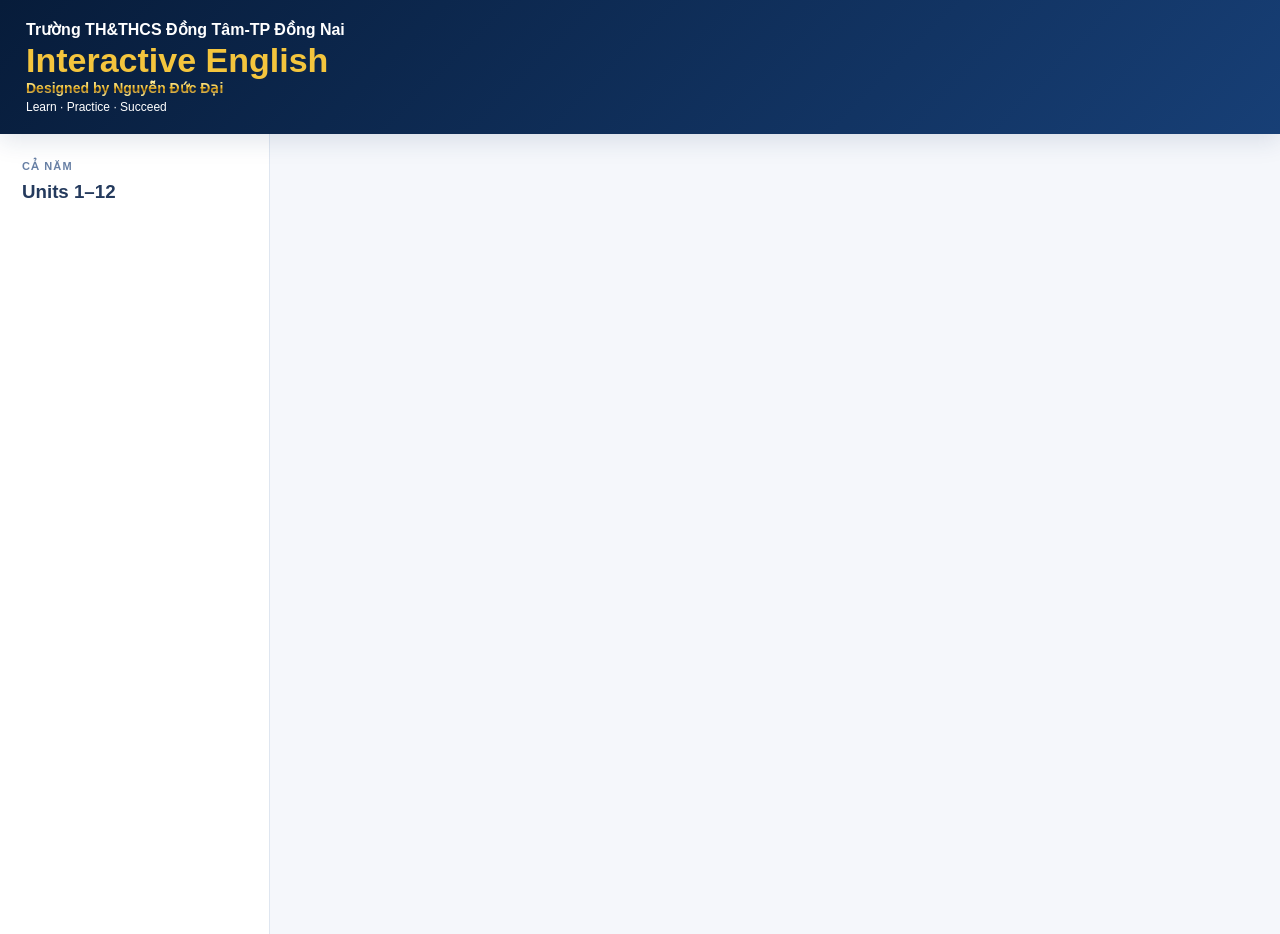
==== interactive6.html @ 88262039 "Add full-year Grade 6 Interactive English web" ====
<!doctype html><html lang="vi"><head><meta charset="utf-8"><meta name="viewport" content="width=device-width,initial-scale=1"><title>Interactive English · Tiếng Anh 6 · Cả năm</title><style>:root{--blue:#3157a7;--navy:#0d2a52;--gold:#f4c53d;--bg:#f5f7fb;--line:#dfe6f0;--text:#243a5d;--muted:#6f8098;--ok:#1b8f6a;--bad:#bd564b}*{box-sizing:border-box}body{margin:0;background:var(--bg);color:var(--text);font-family:Arial,sans-serif}.top{background:linear-gradient(135deg,#071c3a,#173f76);color:#fff;padding:20px 26px;position:sticky;top:0;z-index:20;box-shadow:0 6px 24px #19386122}.school{font-weight:900;font-size:16px}.brand{font-weight:900;font-size:34px;color:var(--gold);margin-top:2px}.credit{font-weight:900;font-size:14px;background:linear-gradient(180deg,#fff8bb 0,#f4c53d 45%,#b57d08 60%,#fff1a2 100%);-webkit-background-clip:text;background-clip:text;color:transparent}.layout{max-width:1500px;margin:auto;display:grid;grid-template-columns:270px 1fr;min-height:calc(100vh - 100px)}aside{background:#fff;border-right:1px solid var(--line);padding:18px 14px;position:sticky;top:100px;height:calc(100vh - 100px);overflow:auto}.sem{font-size:11px;font-weight:900;letter-spacing:.1em;color:#6880a5;margin:8px}.unit-link{width:100%;border:0;background:transparent;border-radius:10px;padding:10px;text-align:left;display:flex;gap:8px;cursor:pointer;color:#526783}.unit-link span{font-size:11px;min-width:45px;color:#8192aa}.unit-link b{font-size:13px}.unit-link.active{background:#eaf0ff;color:var(--blue)}main{padding:28px;min-width:0}.unit{background:#fff;border:1px solid var(--line);border-radius:20px;box-shadow:0 14px 34px #1739610b;overflow:hidden}.unit-head{padding:28px 30px;background:linear-gradient(120deg,#fff,#f1f6ff)}.eyebrow{font-size:11px;letter-spacing:.12em;color:#6f82a2;font-weight:900}.unit-head h1{margin:6px 0 5px;font-family:Georgia,serif;color:#17385f;font-size:38px}.unit-head p{margin:0;color:var(--muted)}.tabs{display:flex;flex-wrap:wrap;gap:8px;padding:14px 18px;border-top:1px solid var(--line);border-bottom:1px solid var(--line)}.tab{border:0;background:#edf2ff;color:#3157a7;border-radius:10px;padding:10px 13px;font-weight:900;cursor:pointer}.tab.active{background:var(--blue);color:#fff}.sec{display:none;padding:24px 30px}.sec.active{display:block}.panel{background:#f6fbff;border:1px solid #cfe0f2;border-radius:16px;padding:16px;margin-bottom:16px}.grammar{background:#fffdf2;border-color:#efdfa8}.example{background:#fff;border:1px solid var(--line);border-radius:10px;padding:9px;margin:7px 0}.grid{display:grid;grid-template-columns:repeat(3,1fr);gap:10px}.v{border:1px solid var(--line);border-radius:12px;padding:12px;background:#fff}.v b{display:block}.v .ipa{color:#3157a7;font-weight:800;margin-top:4px}.v small{display:block;color:var(--muted);margin-top:3px}.v button,.action{border:0;background:#eaf0ff;color:#3157a7;border-radius:8px;padding:8px 10px;font-weight:800;cursor:pointer;margin-top:8px}.q{border:1px solid var(--line);border-radius:12px;padding:13px;margin:10px 0;background:#fff}.opts{display:grid;grid-template-columns:1fr 1fr;gap:8px;margin-top:10px}.opts button{border:1px solid #dbe4ef;background:#fafcff;border-radius:9px;padding:10px;text-align:left;cursor:pointer;color:#405775}.opts button.ok{background:#e9fff6;border-color:#6ac8a6;color:#146d56}.opts button.bad{background:#fff0ed;border-color:#e7a096;color:#a4473d}.why{display:none;margin-top:8px;padding:9px;background:#f6f8fb;border-radius:9px;color:#5c6f89;font-size:12px;line-height:1.5}.why.show{display:block}.retry{float:right;border:0;background:#fff3d6;color:#8a5d00;border:1px solid #f0d69c;border-radius:9px;padding:8px 11px;font-weight:900;cursor:pointer}.input{width:100%;border:1px solid #d9e1ec;border-radius:9px;padding:10px;margin-top:8px}.reading{border:1px solid var(--line);border-radius:16px;padding:18px;margin:14px 0;line-height:1.7}.speaking{line-height:1.7}.big{width:100%;min-height:180px;border:1px solid #d9e1ec;border-radius:10px;padding:12px}.sample{display:none;margin-top:8px;padding:10px;background:#edfff7;border-radius:9px}.sample.show{display:block}.challenge details{border:1px solid #ead8d1;border-radius:12px;margin:10px 0;padding:10px;background:#fffaf8}.challenge summary{cursor:pointer;font-weight:900}.note{color:var(--muted);font-size:13px}.translate{position:absolute;display:none;z-index:99;width:330px;background:#fff;border:1px solid #d7e1ee;border-radius:16px;padding:15px;box-shadow:0 18px 40px #1438622b}.translate.show{display:block}.translate .word{font:bold 24px Georgia,serif}.translate .ipa{color:#3157a7;font-size:13px;margin-top:3px}.translate .pos{font-size:12px;color:#7c8da5;margin-top:3px}.translate .mean{font-size:17px;font-weight:800;margin-top:7px}.translate .close{position:absolute;right:9px;top:8px;border:0;background:#eef2f7;border-radius:50%;width:25px;height:25px;cursor:pointer}.translate .speak{border:0;background:var(--blue);color:#fff;border-radius:8px;padding:8px 10px;font-weight:800;margin-top:10px;cursor:pointer}@media(max-width:900px){.layout{grid-template-columns:1fr}aside{position:static;height:auto;border-right:0}.grid{grid-template-columns:1fr 1fr}}@media(max-width:560px){main{padding:12px}.sec{padding:18px}.grid{grid-template-columns:1fr}.opts{grid-template-columns:1fr}.brand{font-size:27px}.unit-head h1{font-size:31px}}</style></head><body><header class="top"><div class="school">Trường TH&THCS Đồng Tâm-TP Đồng Nai</div><div class="brand">Interactive English</div><div class="credit">Designed by Nguyễn Đức Đại</div><div style="font-size:12px;margin-top:4px">Learn · Practice · Succeed</div></header><div class="layout"><aside><div class="sem">CẢ NĂM</div><h3 style="margin:6px 8px 14px">Units 1–12</h3><div id="units"></div></aside><main id="app"></main></div><div id="tr" class="translate"><button class="close">×</button><div class="word"></div><div class="ipa"></div><div class="pos"></div><div class="mean">Đang dịch…</div><button class="speak">🔊 Nghe tiếng Anh UK</button></div><script src="vocab6.js"></script><script src="interactive6.js"></script></body></html>
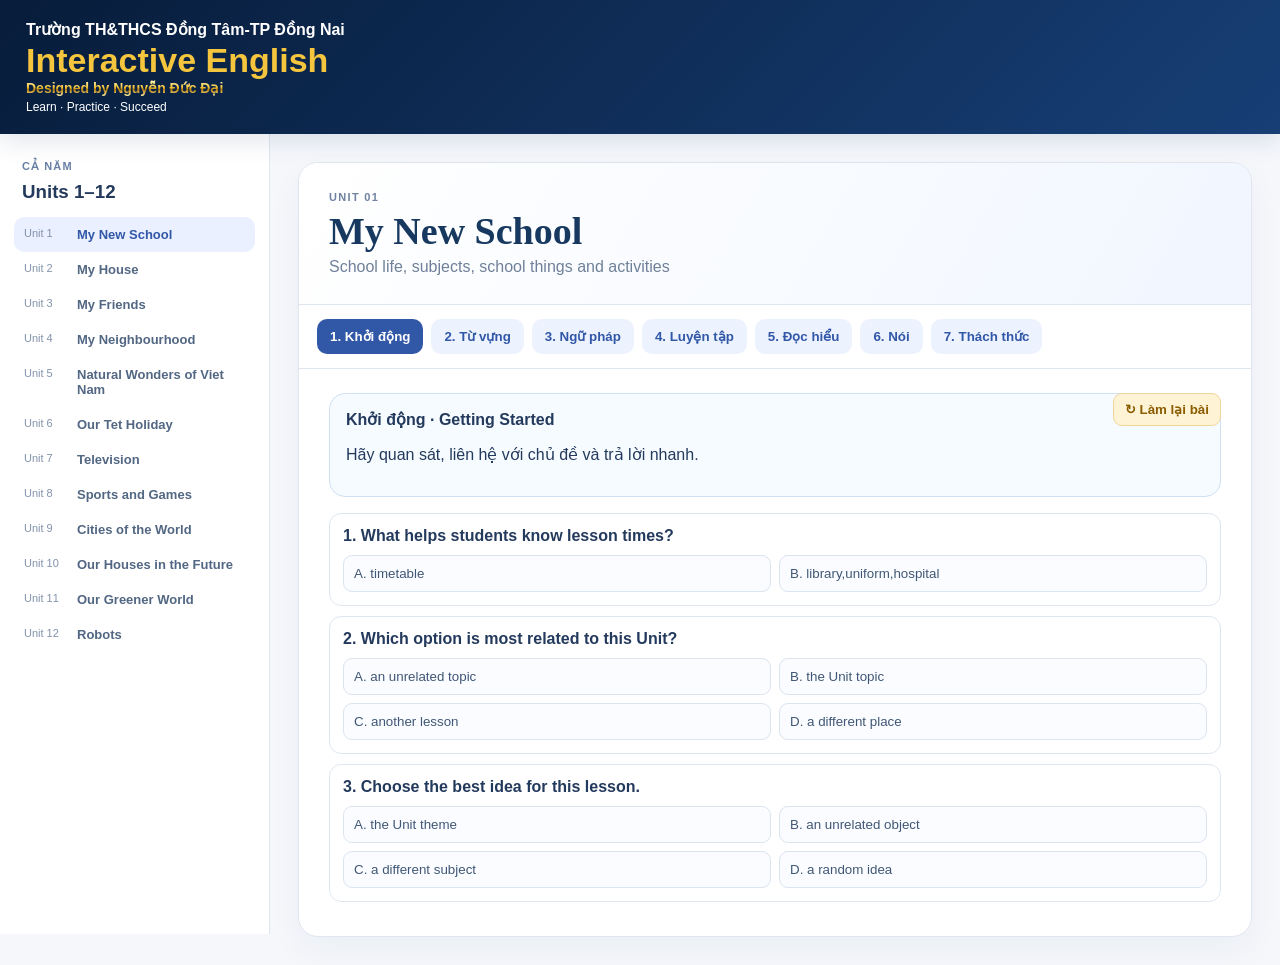
==== commit e1067abf: "Switch Interactive English to validated fixed script" ====
--- a/interactive6.html
+++ b/interactive6.html
@@ -1 +1 @@
-<!doctype html><html lang="vi"><head><meta charset="utf-8"><meta name="viewport" content="width=device-width,initial-scale=1"><title>Interactive English · Tiếng Anh 6 · Cả năm</title><style>:root{--blue:#3157a7;--navy:#0d2a52;--gold:#f4c53d;--bg:#f5f7fb;--line:#dfe6f0;--text:#243a5d;--muted:#6f8098;--ok:#1b8f6a;--bad:#bd564b}*{box-sizing:border-box}body{margin:0;background:var(--bg);color:var(--text);font-family:Arial,sans-serif}.top{background:linear-gradient(135deg,#071c3a,#173f76);color:#fff;padding:20px 26px;position:sticky;top:0;z-index:20;box-shadow:0 6px 24px #19386122}.school{font-weight:900;font-size:16px}.brand{font-weight:900;font-size:34px;color:var(--gold);margin-top:2px}.credit{font-weight:900;font-size:14px;background:linear-gradient(180deg,#fff8bb 0,#f4c53d 45%,#b57d08 60%,#fff1a2 100%);-webkit-background-clip:text;background-clip:text;color:transparent}.layout{max-width:1500px;margin:auto;display:grid;grid-template-columns:270px 1fr;min-height:calc(100vh - 100px)}aside{background:#fff;border-right:1px solid var(--line);padding:18px 14px;position:sticky;top:100px;height:calc(100vh - 100px);overflow:auto}.sem{font-size:11px;font-weight:900;letter-spacing:.1em;color:#6880a5;margin:8px}.unit-link{width:100%;border:0;background:transparent;border-radius:10px;padding:10px;text-align:left;display:flex;gap:8px;cursor:pointer;color:#526783}.unit-link span{font-size:11px;min-width:45px;color:#8192aa}.unit-link b{font-size:13px}.unit-link.active{background:#eaf0ff;color:var(--blue)}main{padding:28px;min-width:0}.unit{background:#fff;border:1px solid var(--line);border-radius:20px;box-shadow:0 14px 34px #1739610b;overflow:hidden}.unit-head{padding:28px 30px;background:linear-gradient(120deg,#fff,#f1f6ff)}.eyebrow{font-size:11px;letter-spacing:.12em;color:#6f82a2;font-weight:900}.unit-head h1{margin:6px 0 5px;font-family:Georgia,serif;color:#17385f;font-size:38px}.unit-head p{margin:0;color:var(--muted)}.tabs{display:flex;flex-wrap:wrap;gap:8px;padding:14px 18px;border-top:1px solid var(--line);border-bottom:1px solid var(--line)}.tab{border:0;background:#edf2ff;color:#3157a7;border-radius:10px;padding:10px 13px;font-weight:900;cursor:pointer}.tab.active{background:var(--blue);color:#fff}.sec{display:none;padding:24px 30px}.sec.active{display:block}.panel{background:#f6fbff;border:1px solid #cfe0f2;border-radius:16px;padding:16px;margin-bottom:16px}.grammar{background:#fffdf2;border-color:#efdfa8}.example{background:#fff;border:1px solid var(--line);border-radius:10px;padding:9px;margin:7px 0}.grid{display:grid;grid-template-columns:repeat(3,1fr);gap:10px}.v{border:1px solid var(--line);border-radius:12px;padding:12px;background:#fff}.v b{display:block}.v .ipa{color:#3157a7;font-weight:800;margin-top:4px}.v small{display:block;color:var(--muted);margin-top:3px}.v button,.action{border:0;background:#eaf0ff;color:#3157a7;border-radius:8px;padding:8px 10px;font-weight:800;cursor:pointer;margin-top:8px}.q{border:1px solid var(--line);border-radius:12px;padding:13px;margin:10px 0;background:#fff}.opts{display:grid;grid-template-columns:1fr 1fr;gap:8px;margin-top:10px}.opts button{border:1px solid #dbe4ef;background:#fafcff;border-radius:9px;padding:10px;text-align:left;cursor:pointer;color:#405775}.opts button.ok{background:#e9fff6;border-color:#6ac8a6;color:#146d56}.opts button.bad{background:#fff0ed;border-color:#e7a096;color:#a4473d}.why{display:none;margin-top:8px;padding:9px;background:#f6f8fb;border-radius:9px;color:#5c6f89;font-size:12px;line-height:1.5}.why.show{display:block}.retry{float:right;border:0;background:#fff3d6;color:#8a5d00;border:1px solid #f0d69c;border-radius:9px;padding:8px 11px;font-weight:900;cursor:pointer}.input{width:100%;border:1px solid #d9e1ec;border-radius:9px;padding:10px;margin-top:8px}.reading{border:1px solid var(--line);border-radius:16px;padding:18px;margin:14px 0;line-height:1.7}.speaking{line-height:1.7}.big{width:100%;min-height:180px;border:1px solid #d9e1ec;border-radius:10px;padding:12px}.sample{display:none;margin-top:8px;padding:10px;background:#edfff7;border-radius:9px}.sample.show{display:block}.challenge details{border:1px solid #ead8d1;border-radius:12px;margin:10px 0;padding:10px;background:#fffaf8}.challenge summary{cursor:pointer;font-weight:900}.note{color:var(--muted);font-size:13px}.translate{position:absolute;display:none;z-index:99;width:330px;background:#fff;border:1px solid #d7e1ee;border-radius:16px;padding:15px;box-shadow:0 18px 40px #1438622b}.translate.show{display:block}.translate .word{font:bold 24px Georgia,serif}.translate .ipa{color:#3157a7;font-size:13px;margin-top:3px}.translate .pos{font-size:12px;color:#7c8da5;margin-top:3px}.translate .mean{font-size:17px;font-weight:800;margin-top:7px}.translate .close{position:absolute;right:9px;top:8px;border:0;background:#eef2f7;border-radius:50%;width:25px;height:25px;cursor:pointer}.translate .speak{border:0;background:var(--blue);color:#fff;border-radius:8px;padding:8px 10px;font-weight:800;margin-top:10px;cursor:pointer}@media(max-width:900px){.layout{grid-template-columns:1fr}aside{position:static;height:auto;border-right:0}.grid{grid-template-columns:1fr 1fr}}@media(max-width:560px){main{padding:12px}.sec{padding:18px}.grid{grid-template-columns:1fr}.opts{grid-template-columns:1fr}.brand{font-size:27px}.unit-head h1{font-size:31px}}</style></head><body><header class="top"><div class="school">Trường TH&THCS Đồng Tâm-TP Đồng Nai</div><div class="brand">Interactive English</div><div class="credit">Designed by Nguyễn Đức Đại</div><div style="font-size:12px;margin-top:4px">Learn · Practice · Succeed</div></header><div class="layout"><aside><div class="sem">CẢ NĂM</div><h3 style="margin:6px 8px 14px">Units 1–12</h3><div id="units"></div></aside><main id="app"></main></div><div id="tr" class="translate"><button class="close">×</button><div class="word"></div><div class="ipa"></div><div class="pos"></div><div class="mean">Đang dịch…</div><button class="speak">🔊 Nghe tiếng Anh UK</button></div><script src="vocab6.js"></script><script src="interactive6.js"></script></body></html>+<!doctype html><html lang="vi"><head><meta charset="utf-8"><meta name="viewport" content="width=device-width,initial-scale=1"><title>Interactive English · Tiếng Anh 6 · Cả năm</title><style>:root{--blue:#3157a7;--gold:#f4c53d;--bg:#f5f7fb;--line:#dfe6f0;--text:#243a5d;--muted:#6f8098;--ok:#1b8f6a;--bad:#bd564b}*{box-sizing:border-box}body{margin:0;background:var(--bg);color:var(--text);font-family:Arial,sans-serif}.top{background:linear-gradient(135deg,#071c3a,#173f76);color:#fff;padding:20px 26px;position:sticky;top:0;z-index:20;box-shadow:0 6px 24px #19386122}.school{font-weight:900;font-size:16px}.brand{font-weight:900;font-size:34px;color:var(--gold);margin-top:2px}.credit{font-weight:900;font-size:14px;background:linear-gradient(180deg,#fff8bb 0,#f4c53d 45%,#b57d08 60%,#fff1a2 100%);-webkit-background-clip:text;background-clip:text;color:transparent}.layout{max-width:1500px;margin:auto;display:grid;grid-template-columns:270px 1fr;min-height:calc(100vh - 100px)}aside{background:#fff;border-right:1px solid var(--line);padding:18px 14px;position:sticky;top:100px;height:calc(100vh - 100px);overflow:auto}.sem{font-size:11px;font-weight:900;letter-spacing:.1em;color:#6880a5;margin:8px}.unit-link{width:100%;border:0;background:transparent;border-radius:10px;padding:10px;text-align:left;display:flex;gap:8px;cursor:pointer;color:#526783}.unit-link span{font-size:11px;min-width:45px;color:#8192aa}.unit-link b{font-size:13px}.unit-link.active{background:#eaf0ff;color:var(--blue)}main{padding:28px;min-width:0}.unit{background:#fff;border:1px solid var(--line);border-radius:20px;box-shadow:0 14px 34px #1739610b;overflow:hidden}.unit-head{padding:28px 30px;background:linear-gradient(120deg,#fff,#f1f6ff)}.eyebrow{font-size:11px;letter-spacing:.12em;color:#6f82a2;font-weight:900}.unit-head h1{margin:6px 0 5px;font-family:Georgia,serif;color:#17385f;font-size:38px}.unit-head p{margin:0;color:var(--muted)}.tabs{display:flex;flex-wrap:wrap;gap:8px;padding:14px 18px;border-top:1px solid var(--line);border-bottom:1px solid var(--line)}.tab{border:0;background:#edf2ff;color:#3157a7;border-radius:10px;padding:10px 13px;font-weight:900;cursor:pointer}.tab.active{background:var(--blue);color:#fff}.sec{display:none;padding:24px 30px}.sec.active{display:block}.panel{background:#f6fbff;border:1px solid #cfe0f2;border-radius:16px;padding:16px;margin-bottom:16px}.grammar{background:#fffdf2;border-color:#efdfa8}.example{background:#fff;border:1px solid var(--line);border-radius:10px;padding:9px;margin:7px 0}.grid{display:grid;grid-template-columns:repeat(3,1fr);gap:10px}.v{border:1px solid var(--line);border-radius:12px;padding:12px;background:#fff}.v b{display:block}.v .ipa{color:#3157a7;font-weight:800;margin-top:4px}.v small{display:block;color:var(--muted);margin-top:3px}.v button,.action{border:0;background:#eaf0ff;color:#3157a7;border-radius:8px;padding:8px 10px;font-weight:800;cursor:pointer;margin-top:8px}.q{border:1px solid var(--line);border-radius:12px;padding:13px;margin:10px 0;background:#fff}.opts{display:grid;grid-template-columns:1fr 1fr;gap:8px;margin-top:10px}.opts button{border:1px solid #dbe4ef;background:#fafcff;border-radius:9px;padding:10px;text-align:left;cursor:pointer;color:#405775}.opts button.ok{background:#e9fff6;border-color:#6ac8a6;color:#146d56}.opts button.bad{background:#fff0ed;border-color:#e7a096;color:#a4473d}.why{display:none;margin-top:8px;padding:9px;background:#f6f8fb;border-radius:9px;color:#5c6f89;font-size:12px;line-height:1.5}.why.show{display:block}.retry{float:right;border:0;background:#fff3d6;color:#8a5d00;border:1px solid #f0d69c;border-radius:9px;padding:8px 11px;font-weight:900;cursor:pointer}.input{width:100%;border:1px solid #d9e1ec;border-radius:9px;padding:10px;margin-top:8px}.reading{border:1px solid var(--line);border-radius:16px;padding:18px;margin:14px 0;line-height:1.7}.speaking{line-height:1.7}.big{width:100%;min-height:180px;border:1px solid #d9e1ec;border-radius:10px;padding:12px}.challenge details{border:1px solid #ead8d1;border-radius:12px;margin:10px 0;padding:10px;background:#fffaf8}.challenge summary{cursor:pointer;font-weight:900}.note{color:var(--muted);font-size:13px}.translate{position:absolute;display:none;z-index:99;width:330px;background:#fff;border:1px solid #d7e1ee;border-radius:16px;padding:15px;box-shadow:0 18px 40px #1438622b}.translate.show{display:block}.translate .word{font:bold 24px Georgia,serif}.translate .ipa{color:#3157a7;font-size:13px;margin-top:3px}.translate .pos{font-size:12px;color:#7c8da5;margin-top:3px}.translate .mean{font-size:17px;font-weight:800;margin-top:7px}.translate .close{position:absolute;right:9px;top:8px;border:0;background:#eef2f7;border-radius:50%;width:25px;height:25px;cursor:pointer}.translate .speak{border:0;background:var(--blue);color:#fff;border-radius:8px;padding:8px 10px;font-weight:800;margin-top:10px;cursor:pointer}@media(max-width:900px){.layout{grid-template-columns:1fr}aside{position:static;height:auto;border-right:0}.grid{grid-template-columns:1fr 1fr}}@media(max-width:560px){main{padding:12px}.sec{padding:18px}.grid{grid-template-columns:1fr}.opts{grid-template-columns:1fr}.brand{font-size:27px}.unit-head h1{font-size:31px}}</style></head><body><header class="top"><div class="school">Trường TH&THCS Đồng Tâm-TP Đồng Nai</div><div class="brand">Interactive English</div><div class="credit">Designed by Nguyễn Đức Đại</div><div style="font-size:12px;margin-top:4px">Learn · Practice · Succeed</div></header><div class="layout"><aside><div class="sem">CẢ NĂM</div><h3 style="margin:6px 8px 14px">Units 1–12</h3><div id="units"></div></aside><main id="app"></main></div><div id="tr" class="translate"><button class="close">×</button><div class="word"></div><div class="ipa"></div><div class="pos"></div><div class="mean">Đang dịch…</div><button class="speak">🔊 Nghe tiếng Anh UK</button></div><script src="vocab6.js?v=6"></script><script src="detail6-fixed.js?v=1"></script></body></html>
